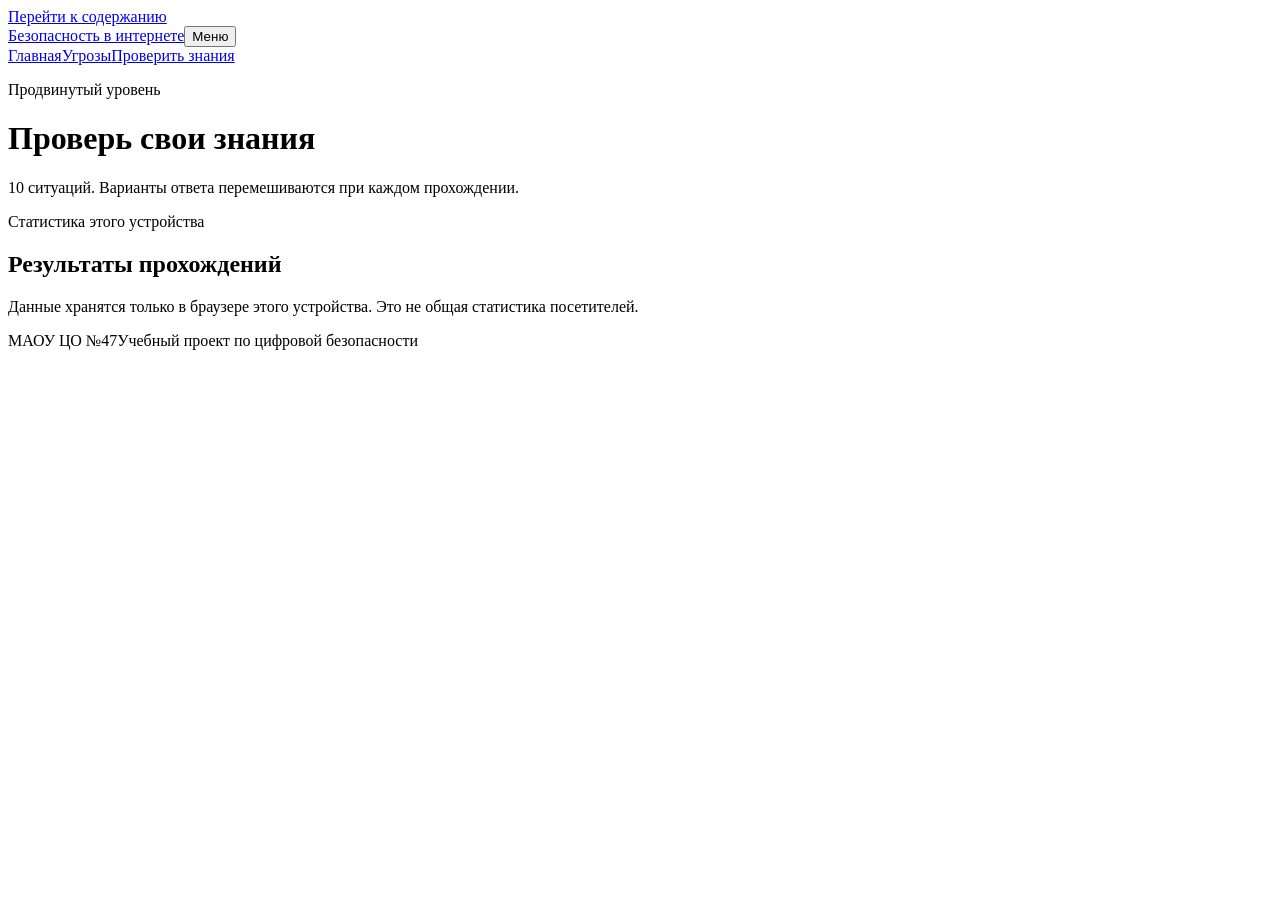
==== quiz.html @ e33a624e "Add files via upload" ====
<!doctype html>
<html lang="ru">
<head><meta charset="utf-8"><meta name="viewport" content="width=device-width, initial-scale=1"><meta name="description" content="Тест по цифровой безопасности."><title>Проверь знания — МАОУ ЦО №47</title><link rel="stylesheet" href="assets/styles.css"></head>
<body><a class="skip-link" href="#main">Перейти к содержанию</a><header class="site-header"><div class="container nav-wrap"><a class="brand" href="index.html">Безопасность в интернете</a><button class="menu-toggle" type="button" aria-expanded="false" aria-controls="site-nav">Меню</button><nav id="site-nav" class="site-nav" aria-label="Основная навигация"><a href="index.html">Главная</a><a href="threats.html">Угрозы</a><a class="active" href="quiz.html">Проверить знания</a></nav></div></header>
<main id="main" class="container page quiz-page"><p class="eyebrow">Продвинутый уровень</p><h1>Проверь свои знания</h1><p class="lead">10 ситуаций. Варианты ответа перемешиваются при каждом прохождении.</p><section id="quiz" class="quiz-area" aria-live="polite"></section><section class="stats-section"><div><p class="eyebrow">Статистика этого устройства</p><h2>Результаты прохождений</h2><p class="stats-note">Данные хранятся только в браузере этого устройства. Это не общая статистика посетителей.</p></div><div id="stats" class="stats-grid" aria-live="polite"></div></section></main>
<footer class="site-footer"><div class="container"><span>МАОУ ЦО №47</span><span>Учебный проект по цифровой безопасности</span></div></footer><script src="assets/site.js"></script><script src="assets/quiz.js"></script></body></html>
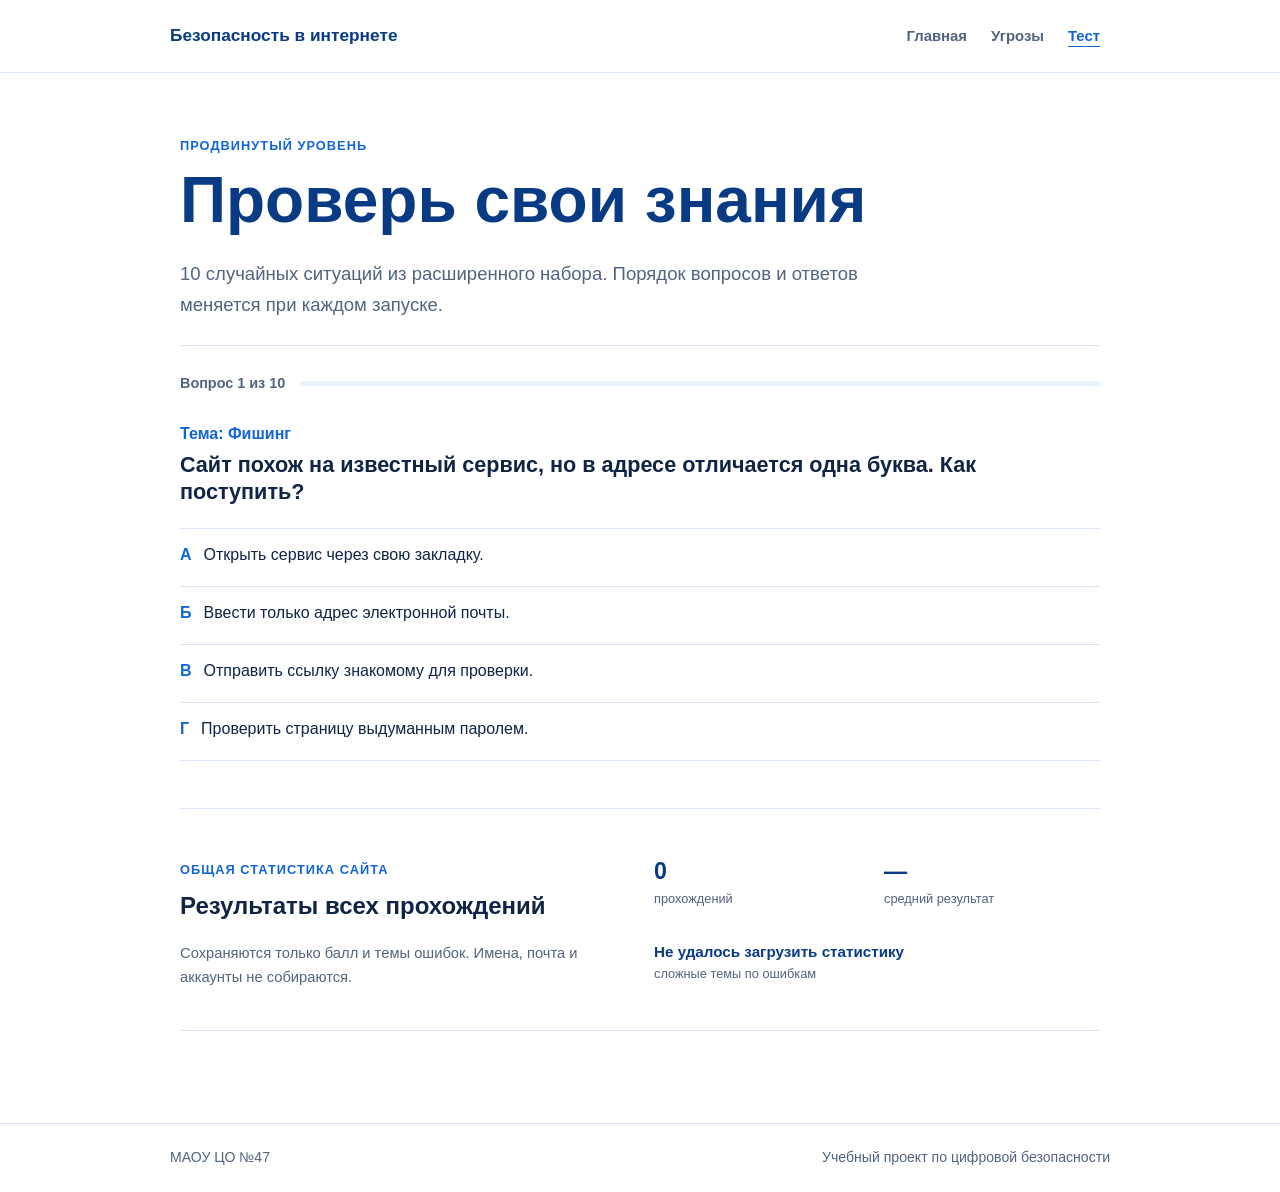
==== commit 66d75abe: "Add files via upload" ====
--- a/quiz.html
+++ b/quiz.html
@@ -1,6 +1,12 @@
 <!doctype html>
 <html lang="ru">
 <head><meta charset="utf-8"><meta name="viewport" content="width=device-width, initial-scale=1"><meta name="description" content="Тест по цифровой безопасности."><title>Проверь знания — МАОУ ЦО №47</title><link rel="stylesheet" href="assets/styles.css"></head>
-<body><a class="skip-link" href="#main">Перейти к содержанию</a><header class="site-header"><div class="container nav-wrap"><a class="brand" href="index.html">Безопасность в интернете</a><button class="menu-toggle" type="button" aria-expanded="false" aria-controls="site-nav">Меню</button><nav id="site-nav" class="site-nav" aria-label="Основная навигация"><a href="index.html">Главная</a><a href="threats.html">Угрозы</a><a class="active" href="quiz.html">Проверить знания</a></nav></div></header>
-<main id="main" class="container page quiz-page"><p class="eyebrow">Продвинутый уровень</p><h1>Проверь свои знания</h1><p class="lead">10 ситуаций. Варианты ответа перемешиваются при каждом прохождении.</p><section id="quiz" class="quiz-area" aria-live="polite"></section><section class="stats-section"><div><p class="eyebrow">Статистика этого устройства</p><h2>Результаты прохождений</h2><p class="stats-note">Данные хранятся только в браузере этого устройства. Это не общая статистика посетителей.</p></div><div id="stats" class="stats-grid" aria-live="polite"></div></section></main>
-<footer class="site-footer"><div class="container"><span>МАОУ ЦО №47</span><span>Учебный проект по цифровой безопасности</span></div></footer><script src="assets/site.js"></script><script src="assets/quiz.js"></script></body></html>
+<body>
+  <a class="skip-link" href="#main">Перейти к содержанию</a><div class="mobile-edge mobile-edge-top" aria-hidden="true"></div>
+  <header class="site-header"><div class="container nav-wrap"><a class="brand" href="index.html">Безопасность в интернете</a><nav class="site-nav" aria-label="Основная навигация"><a href="index.html">Главная</a><a href="threats.html">Угрозы</a><a class="active" href="quiz.html">Тест</a></nav></div></header>
+  <main id="main" class="container page quiz-page"><p class="eyebrow">Продвинутый уровень</p><h1>Проверь свои знания</h1><p class="lead">10 случайных ситуаций из расширенного набора. Порядок вопросов и ответов меняется при каждом запуске.</p><section id="quiz" class="quiz-area" aria-live="polite"></section><section class="stats-section"><div><p class="eyebrow">Общая статистика сайта</p><h2>Результаты всех прохождений</h2><p class="stats-note">Сохраняются только балл и темы ошибок. Имена, почта и аккаунты не собираются.</p></div><div id="stats" class="stats-grid" aria-live="polite"></div></section></main>
+  <dialog id="result-dialog" class="result-dialog" aria-labelledby="result-title"><div id="result-content"></div></dialog>
+  <footer class="site-footer"><div class="container"><span>МАОУ ЦО №47</span><span>Учебный проект по цифровой безопасности</span></div></footer>
+  <nav class="mobile-bottom-nav mobile-edge" aria-label="Мобильная навигация"><a href="index.html">Главная</a><a href="threats.html">Угрозы</a><a class="active" href="quiz.html">Тест</a></nav>
+  <script src="assets/site.js"></script><script src="assets/supabase-config.js"></script><script src="assets/quiz.js"></script>
+</body></html>
--- a/assets/styles.css
+++ b/assets/styles.css
@@ -0,0 +1,3 @@
+:root{--blue:#1265d6;--deep:#083b84;--pale:#eaf4ff;--ink:#102445;--muted:#52647e;--line:#d8e5f4;--success:#087d56;--danger:#b43b4a}*{box-sizing:border-box}html{scroll-behavior:smooth}body{margin:0;background:#fff;color:var(--ink);font-family:Arial,sans-serif;line-height:1.68}.container{width:min(940px,calc(100% - 40px));margin:auto}.skip-link{position:absolute;left:-9999px}.skip-link:focus{left:16px;top:16px;padding:8px;background:#fff;z-index:10}.site-header{position:sticky;top:0;z-index:5;background:rgba(255,255,255,.96);border-bottom:1px solid var(--line);backdrop-filter:blur(12px)}.nav-wrap{display:flex;align-items:center;justify-content:space-between;gap:20px;min-height:72px}.brand{color:var(--deep);font-size:1.08rem;font-weight:800;text-decoration:none}.site-nav{display:flex;align-items:center;gap:4px}.site-nav a{padding:8px 10px;color:var(--muted);font-size:.93rem;font-weight:700;text-decoration:none}.site-nav a:hover,.site-nav .active{color:var(--blue);text-decoration:underline;text-underline-offset:5px}.hero{padding:78px 0 62px}.eyebrow{margin:0 0 10px;color:var(--blue);font-size:.8rem;font-weight:800;letter-spacing:.08em;text-transform:uppercase}.hero h1,.page h1{max-width:850px;margin:.1em 0 .35em;color:var(--deep);font-size:clamp(2.35rem,5vw,4.4rem);line-height:1.08}h2{margin-top:1.7em;line-height:1.25}h3{margin-bottom:.35em}.lead{max-width:760px;color:var(--muted);font-size:1.16rem}.actions{display:flex;align-items:center;flex-wrap:wrap;gap:18px;margin-top:28px}.button{display:inline-block;padding:11px 17px;border:1px solid var(--blue);background:var(--blue);color:#fff;font:inherit;font-weight:750;text-decoration:none;cursor:pointer}.button:hover{border-color:var(--deep);background:var(--deep)}.button-secondary{border-color:var(--line);background:#fff;color:var(--blue)}.text-link{color:var(--blue);font-weight:750;text-underline-offset:4px}.section{padding:42px 0 58px;border-top:1px solid var(--line)}.section>p,.theory p{max-width:800px;color:var(--muted)}.text-section{padding-bottom:82px}.page{padding:62px 0 72px}.theory{max-width:820px}.theory h2{font-size:1.5rem}.numbered-list{max-width:800px;padding-left:1.4rem}.numbered-list li{padding:8px 0;color:var(--muted)}.numbered-list strong{color:var(--ink)}.quiz-page{max-width:920px}.quiz-area{margin:25px 0;padding:25px 0;border-top:1px solid var(--line);border-bottom:1px solid var(--line)}.quiz-progress{display:flex;align-items:center;gap:15px;color:var(--muted);font-size:.9rem;font-weight:700}.progress{height:5px;flex:1;overflow:hidden;background:var(--pale)}.progress i{display:block;height:100%;background:var(--blue);transition:width .3s}.topic{margin:25px 0 5px;color:var(--blue);font-weight:750}.quiz-area h2{margin-top:0;font-size:1.35rem}.options{display:grid;gap:0;margin:22px 0;border-top:1px solid var(--line)}.option{display:flex;align-items:flex-start;gap:12px;min-height:58px;padding:15px 0;border:0;border-bottom:1px solid var(--line);background:#fff;color:var(--ink);font:inherit;line-height:1.4;text-align:left;cursor:pointer}.option:hover:not(:disabled){color:var(--blue)}.option b{flex:none;color:var(--blue)}.option.correct{color:var(--success)}.option.incorrect{color:var(--danger)}.feedback{margin-top:20px;padding:14px 0;border-top:1px solid var(--line)}.feedback p{margin:.35em 0 1em}.success strong{color:var(--success)}.warning strong{color:var(--danger)}.stats-section{display:grid;grid-template-columns:1fr 1fr;gap:28px;margin-bottom:20px;padding:25px 0;border-bottom:1px solid var(--line)}.stats-section h2{margin-top:0}.stats-note{color:var(--muted);font-size:.92rem}.stats-grid{display:grid;grid-template-columns:1fr 1fr;gap:14px}.stat strong{display:block;color:var(--deep);font-size:1.45rem;line-height:1.1}.stat span{color:var(--muted);font-size:.8rem}.stat-wide{grid-column:span 2}.stat-wide strong{font-size:.95rem}.result-dialog{width:min(560px,calc(100% - 32px));padding:0;border:0;background:#fff;color:var(--ink);box-shadow:0 22px 80px rgba(3,35,82,.28)}.result-dialog::backdrop{background:rgba(5,24,54,.62);backdrop-filter:blur(4px)}.result-dialog[open]{animation:dialog-in .22s ease-out}.result-dialog-content{padding:28px}.result-dialog h2{margin:.2em 0 .3em;color:var(--deep);font-size:2rem}.result-topics{margin:22px 0;padding:14px 0;border-top:1px solid var(--line);border-bottom:1px solid var(--line)}.dialog-actions{display:flex;flex-wrap:wrap;gap:12px}.button-quiet{border-color:var(--line);background:#fff;color:var(--deep)}@keyframes dialog-in{from{opacity:0;transform:translateY(12px) scale(.98)}to{opacity:1;transform:none}}.site-footer{border-top:1px solid var(--line);background:#fff;color:var(--muted);font-size:.88rem}.site-footer .container{display:flex;justify-content:space-between;gap:20px;padding:22px 0}.mobile-edge,.mobile-bottom-nav{display:none}
+@media(max-width:760px){body{padding-top:10px;padding-bottom:70px}.container{width:min(100% - 30px,940px)}.site-header{position:relative;top:auto;border-bottom:0}.nav-wrap{justify-content:center;min-height:62px}.brand{text-align:center;font-size:1rem}.site-nav{display:none}.mobile-edge{display:block;position:fixed;right:0;left:0;z-index:20;background:linear-gradient(100deg,var(--deep),var(--blue));transition:opacity .28s ease,transform .28s ease}.mobile-edge-top{top:0;height:10px}.mobile-bottom-nav{bottom:0;display:flex;height:62px;align-items:center;justify-content:space-around;padding:0 10px;padding-bottom:env(safe-area-inset-bottom)}.mobile-bottom-nav a{padding:10px;color:#fff;font-size:.86rem;font-weight:750;text-decoration:none}.mobile-bottom-nav a.active{text-decoration:underline;text-underline-offset:5px}.mobile-edges-hidden .mobile-edge-top{opacity:0;transform:translateY(-100%)}.mobile-edges-hidden .mobile-bottom-nav{opacity:0;pointer-events:none;transform:translateY(100%)}.hero{padding:42px 0 46px}.hero h1,.page h1{font-size:2.45rem}.page{padding:36px 0 58px}.section{padding:34px 0 46px}.stats-section{grid-template-columns:1fr;gap:20px}.site-footer .container{flex-direction:column;gap:4px}.result-dialog-content{padding:22px}.dialog-actions{flex-direction:column}.dialog-actions .button{width:100%;text-align:center}}
+@media(max-width:420px){.hero h1,.page h1{font-size:2.08rem}.quiz-progress{flex-direction:column;align-items:flex-start;gap:6px}.progress{width:100%;flex:auto}.option{min-height:0}}
